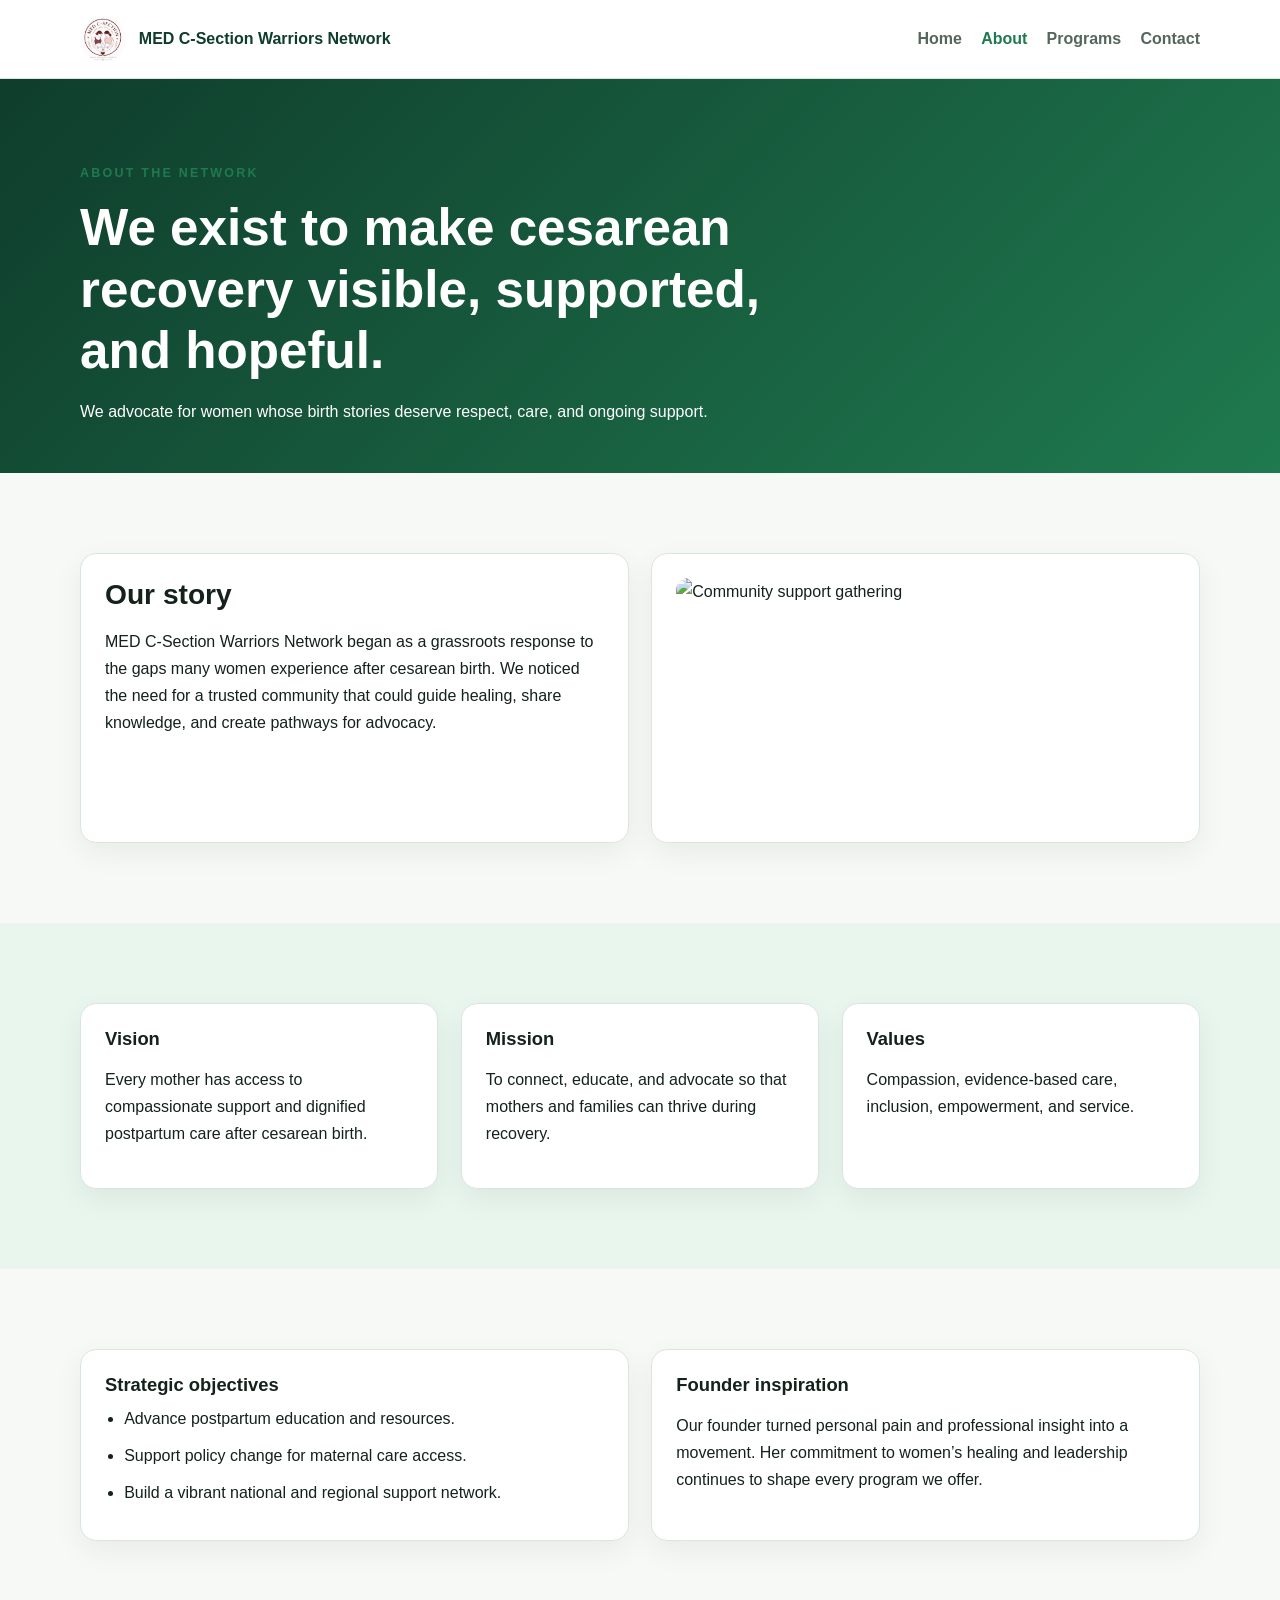
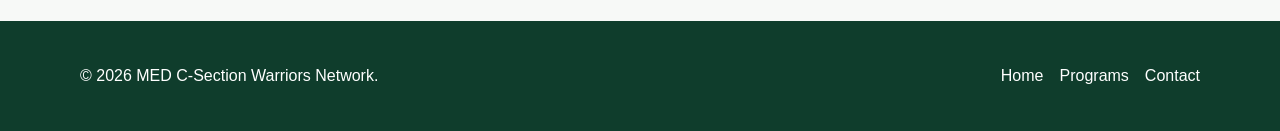
==== about.html @ a0994a22 "Initial website build" ====
<!doctype html>
<html lang="en">
  <head>
    <meta charset="UTF-8" />
    <meta name="viewport" content="width=device-width, initial-scale=1.0" />
    <title>About | MED C-Section Warriors Network</title>
    <meta
      name="description"
      content="Learn about the mission, vision, founder story, values, and objectives of MED C-Section Warriors Network."
    />
    <link rel="stylesheet" href="styles.css" />
  </head>
  <body>
    <header class="site-header">
      <div class="container nav-wrap">
        <a class="brand" href="index.html">
          <img src="logo.jpeg" alt="MED C-Section Warriors Network logo" />
          <span>MED C-Section Warriors Network</span>
        </a>
        <button
          class="nav-toggle"
          aria-label="Toggle navigation"
          aria-expanded="false"
        >
          <span></span><span></span><span></span>
        </button>
        <nav class="nav-links" aria-label="Primary navigation">
          <a href="index.html">Home</a>
          <a href="about.html" class="active">About</a>
          <a href="programs.html">Programs</a>
          <a href="contact.html">Contact</a>
        </nav>
      </div>
    </header>

    <main>
      <section class="page-hero">
        <div class="container">
          <p class="eyebrow">About the network</p>
          <h1>
            We exist to make cesarean recovery visible, supported, and hopeful.
          </h1>
          <p>
            We advocate for women whose birth stories deserve respect, care, and
            ongoing support.
          </p>
        </div>
      </section>

      <section class="section container">
        <div class="grid two-col">
          <article class="card">
            <h2>Our story</h2>
            <p>
              MED C-Section Warriors Network began as a grassroots response to
              the gaps many women experience after cesarean birth. We noticed
              the need for a trusted community that could guide healing, share
              knowledge, and create pathways for advocacy.
            </p>
          </article>
          <article class="card">
            <img
              src="https://images.unsplash.com/photo-1518611012118-696072aa579a?auto=format&fit=crop&w=900&q=80"
              alt="Community support gathering"
            />
          </article>
        </div>
      </section>

      <section class="section alt-bg">
        <div class="container grid three-col">
          <article class="card">
            <h3>Vision</h3>
            <p>
              Every mother has access to compassionate support and dignified
              postpartum care after cesarean birth.
            </p>
          </article>
          <article class="card">
            <h3>Mission</h3>
            <p>
              To connect, educate, and advocate so that mothers and families can
              thrive during recovery.
            </p>
          </article>
          <article class="card">
            <h3>Values</h3>
            <p>
              Compassion, evidence-based care, inclusion, empowerment, and
              service.
            </p>
          </article>
        </div>
      </section>

      <section class="section container">
        <div class="grid two-col">
          <article class="card">
            <h3>Strategic objectives</h3>
            <ul class="check-list">
              <li>Advance postpartum education and resources.</li>
              <li>Support policy change for maternal care access.</li>
              <li>Build a vibrant national and regional support network.</li>
            </ul>
          </article>
          <article class="card">
            <h3>Founder inspiration</h3>
            <p>
              Our founder turned personal pain and professional insight into a
              movement. Her commitment to women’s healing and leadership
              continues to shape every program we offer.
            </p>
          </article>
        </div>
      </section>
    </main>

    <footer class="site-footer">
      <div class="container footer-wrap">
        <p>© <span id="year"></span> MED C-Section Warriors Network.</p>
        <div class="footer-links">
          <a href="index.html">Home</a>
          <a href="programs.html">Programs</a>
          <a href="contact.html">Contact</a>
        </div>
      </div>
    </footer>

    <script src="script.js"></script>
  </body>
</html>
---- styles.css ----
:root {
  --bg: #f7f9f7;
  --surface: #ffffff;
  --text: #14221b;
  --muted: #55665d;
  --primary: #0f3d2c;
  --accent: #1f7a4f;
  --accent-soft: #e8f6ee;
  --border: #d9e6de;
}

* {
  box-sizing: border-box;
}

body {
  margin: 0;
  font-family: "Inter", sans-serif;
  color: var(--text);
  background: var(--bg);
  line-height: 1.7;
}

img {
  width: 100%;
  display: block;
  object-fit: cover;
}
a {
  color: inherit;
  text-decoration: none;
}

.brand,
.nav-links a,
.footer-links a,
.faq-question,
.btn,
.card,
.card h3,
.card p,
.card img {
  transition:
    color 0.25s ease,
    transform 0.25s ease,
    box-shadow 0.25s ease,
    border-color 0.25s ease,
    background-color 0.25s ease,
    opacity 0.25s ease,
    float 0.25s ease;
}

.brand:hover,
.nav-links a:hover,
.footer-links a:hover,
.faq-question:hover {
  color: var(--accent);
  transform: translateY(-1px);
  float: none;
}

.container {
  width: min(1120px, calc(100% - 2rem));
  margin: 0 auto;
}

.site-header {
  position: sticky;
  top: 0;
  z-index: 10;
  background: rgba(255, 255, 255, 0.95);
  backdrop-filter: blur(10px);
  border-bottom: 1px solid var(--border);
}

.nav-wrap {
  display: flex;
  align-items: center;
  justify-content: space-between;
  padding: 1rem 0;
}

.brand {
  display: flex;
  align-items: center;
  gap: 0.8rem;
  font-weight: 800;
  color: var(--primary);
}

.brand img {
  width: 46px;
  height: 46px;
  border-radius: 50%;
  object-fit: cover;
}

.nav-links {
  display: flex;
  gap: 1.2rem;
  align-items: center;
}

.nav-links a {
  color: var(--muted);
  font-weight: 600;
}

.nav-links a.active,
.nav-links a:hover {
  color: var(--accent);
}

.nav-toggle {
  display: none;
  background: none;
  border: 0;
  cursor: pointer;
  padding: 0.3rem;
}

.nav-toggle span {
  display: block;
  width: 24px;
  height: 2px;
  background: var(--primary);
  margin: 4px 0;
}

.hero-slider {
  position: relative;
  min-height: 82vh;
  overflow: hidden;
  background: var(--primary);
}

.hero-slide {
  position: absolute;
  inset: 0;
  opacity: 0;
  transition: opacity 0.6s ease;
  background-size: cover;
  background-position: center;
  display: flex;
  align-items: center;
}

.hero-slide.active {
  opacity: 1;
}

.hero-slide::before {
  content: "";
  position: absolute;
  inset: 0;
  background: linear-gradient(
    90deg,
    rgba(11, 24, 19, 0.86),
    rgba(11, 24, 19, 0.45)
  );
}

.hero-content {
  position: relative;
  z-index: 1;
  color: white;
  max-width: 760px;
  padding: 4rem 0;
}

.eyebrow {
  display: inline-block;
  letter-spacing: 0.18em;
  text-transform: uppercase;
  font-size: 0.78rem;
  font-weight: 700;
  color: var(--accent);
  margin-bottom: 0.8rem;
}

.hero-content .eyebrow {
  color: #b9f2d0;
}

h1,
h2,
h3 {
  line-height: 1.2;
  margin-top: 0;
}

h1 {
  font-size: clamp(2rem, 4vw, 3.2rem);
  margin-bottom: 1rem;
}
h2 {
  font-size: clamp(1.6rem, 2.2vw, 2.1rem);
  margin-bottom: 0.7rem;
}
h3 {
  font-size: 1.15rem;
  margin-bottom: 0.6rem;
}

.section {
  padding: 5rem 0;
}
.alt-bg {
  background: var(--accent-soft);
}

.section-heading {
  margin-bottom: 2rem;
  max-width: 760px;
}

.grid {
  display: grid;
  gap: 1.4rem;
}
.two-col {
  grid-template-columns: repeat(2, 1fr);
}
.three-col {
  grid-template-columns: repeat(3, 1fr);
}

.card {
  background: var(--surface);
  padding: 1.5rem;
  border-radius: 1rem;
  box-shadow: 0 10px 30px rgba(0, 0, 0, 0.06);
  border: 1px solid var(--border);
}

.card:hover {
  transform: translateY(-4px);
  box-shadow: 0 16px 36px rgba(15, 61, 44, 0.12);
  border-color: var(--accent);
}

.card img {
  border-radius: 0.8rem;
  height: 240px;
}

.card:hover img {
  transform: scale(1.02);
}

.btn {
  display: inline-block;
  padding: 0.8rem 1.15rem;
  border-radius: 999px;
  font-weight: 700;
  margin-top: 0.6rem;
  transition:
    transform 0.2s ease,
    background 0.2s ease,
    box-shadow 0.2s ease;
}

.btn:hover {
  box-shadow: 0 10px 20px rgba(31, 122, 79, 0.18);
}

.btn:hover {
  transform: translateY(-2px);
}
.btn-primary {
  background: var(--accent);
  color: white;
}
.btn-secondary {
  background: transparent;
  color: white;
  border: 1px solid white;
}

.cta-group {
  display: flex;
  gap: 0.9rem;
  flex-wrap: wrap;
  margin-top: 1.2rem;
}

.check-list {
  margin: 0;
  padding-left: 1.2rem;
}

.check-list li {
  margin-bottom: 0.6rem;
}

.faq-list {
  display: grid;
  gap: 0.8rem;
}
.faq-item {
  background: var(--surface);
  border: 1px solid var(--border);
  border-radius: 0.8rem;
  overflow: hidden;
}

.faq-question {
  width: 100%;
  text-align: left;
  background: none;
  border: 0;
  padding: 1rem 1.2rem;
  font: inherit;
  font-weight: 700;
  cursor: pointer;
  color: var(--primary);
}

.faq-answer {
  display: none;
  padding: 0 1.2rem 1rem;
  color: var(--muted);
}

.faq-item.active .faq-answer {
  display: block;
}

.page-hero {
  padding: 4.5rem 0 2rem;
  background: linear-gradient(135deg, var(--primary), var(--accent));
  color: white;
}

.page-hero h1 {
  max-width: 760px;
}

.site-footer {
  background: var(--primary);
  color: white;
  padding: 1.6rem 0;
}

.footer-wrap {
  display: flex;
  justify-content: space-between;
  gap: 1rem;
  flex-wrap: wrap;
  align-items: center;
}

.footer-links {
  display: flex;
  gap: 1rem;
  flex-wrap: wrap;
}

.contact-form,
.subscribe-form {
  display: grid;
  gap: 0.75rem;
}
.contact-form input,
.contact-form textarea,
.subscribe-form input {
  width: 100%;
  padding: 0.8rem 0.9rem;
  border: 1px solid var(--border);
  border-radius: 0.7rem;
  font: inherit;
}

.form-note {
  color: var(--muted);
  font-size: 0.95rem;
  margin-top: 0.4rem;
}

@media (max-width: 860px) {
  .two-col,
  .three-col {
    grid-template-columns: 1fr;
  }
}

@media (max-width: 700px) {
  .nav-toggle {
    display: block;
  }
  .nav-links {
    display: none;
    flex-direction: column;
    position: absolute;
    top: 70px;
    right: 1rem;
    background: white;
    padding: 1rem;
    border-radius: 0.8rem;
    border: 1px solid var(--border);
    box-shadow: 0 8px 20px rgba(0, 0, 0, 0.08);
  }

  .nav-links.open {
    display: flex;
  }
  .hero-slider {
    min-height: 72vh;
  }
  .section {
    padding: 3.5rem 0;
  }
}
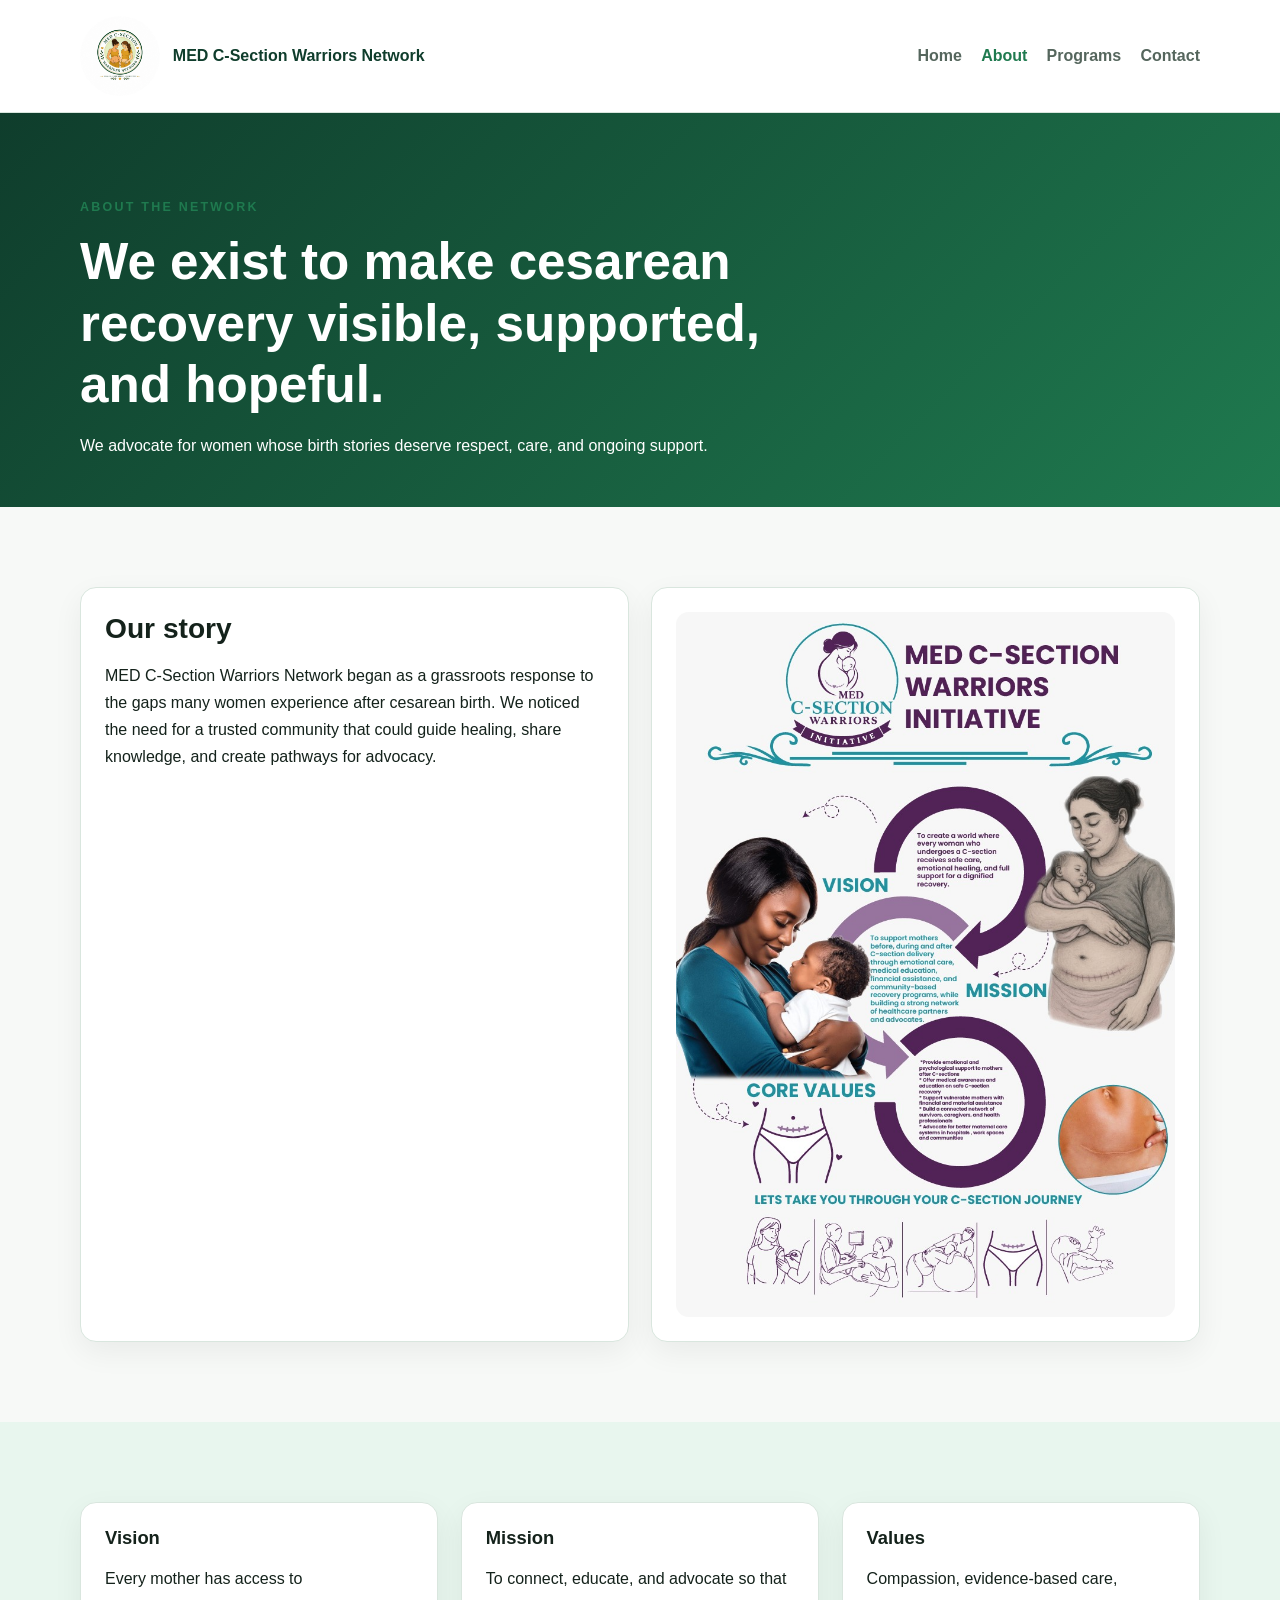
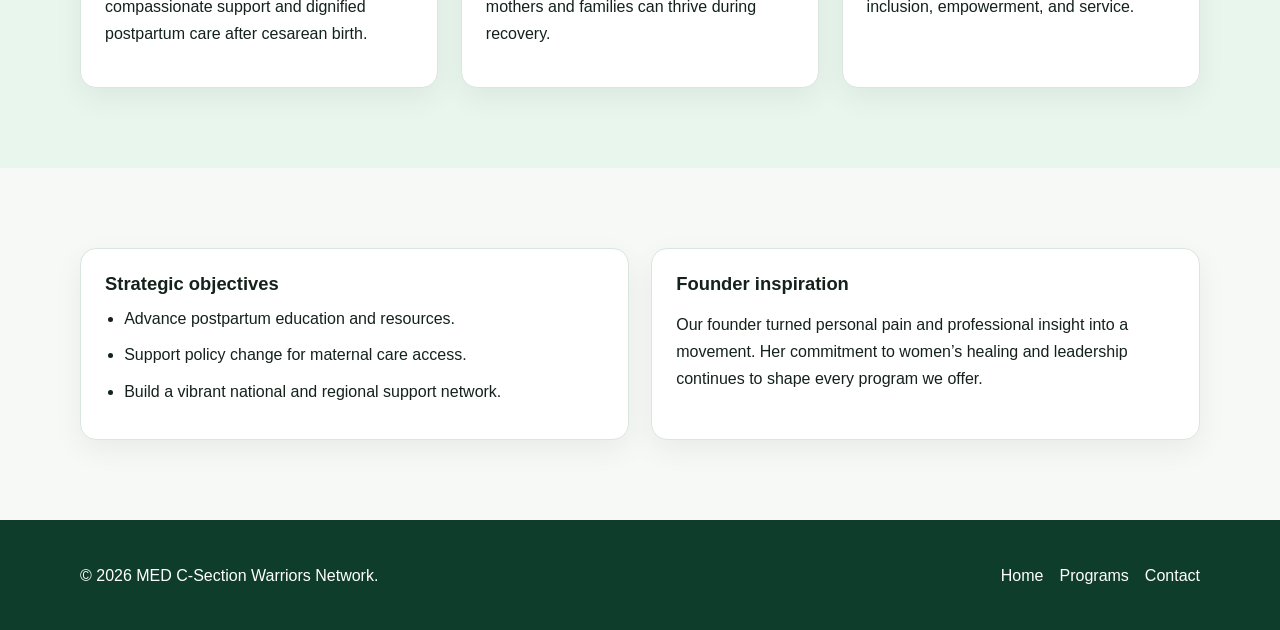
==== commit 75e5b869: "i have added a new image to the hero section and updated the contact information on the index page. " ====
--- a/about.html
+++ b/about.html
@@ -14,7 +14,7 @@
     <header class="site-header">
       <div class="container nav-wrap">
         <a class="brand" href="index.html">
-          <img src="logo.jpeg" alt="MED C-Section Warriors Network logo" />
+          <img src="heroimage.jpeg" alt="MED C-Section Warriors Network logo" />
           <span>MED C-Section Warriors Network</span>
         </a>
         <button
@@ -59,10 +59,7 @@
             </p>
           </article>
           <article class="card">
-            <img
-              src="https://images.unsplash.com/photo-1518611012118-696072aa579a?auto=format&fit=crop&w=900&q=80"
-              alt="Community support gathering"
-            />
+            <img src="csectionone.jpeg" alt="Community support gathering" />
           </article>
         </div>
       </section>
--- a/styles.css
+++ b/styles.css
@@ -22,9 +22,9 @@
 }
 
 img {
-  width: 100%;
-  display: block;
-  object-fit: cover;
+  max-width: 100%;
+  height: auto;
+  display: block;
 }
 a {
   color: inherit;
@@ -89,8 +89,8 @@
 }
 
 .brand img {
-  width: 46px;
-  height: 46px;
+  width: 80px;
+  height: 80px;
   border-radius: 50%;
   object-fit: cover;
 }
@@ -241,7 +241,43 @@
 
 .card img {
   border-radius: 0.8rem;
-  height: 240px;
+  max-width: 100%;
+  height: auto;
+  display: block;
+  object-fit: cover;
+}
+
+/* Fix for small logo images inside cards (e.g., the one in the About section). */
+.image-card img {
+  max-width: 100%;
+  height: auto;
+  width: 100%;
+  object-fit: cover;
+  border-radius: 0.8rem;
+  display: block;
+}
+
+/* Limit logo size for the small image card used in the About section on index page */
+.section.container > .card.image-card {
+  max-width: 480px; /* larger when used as hero */
+  width: 100%;
+  margin: 0 auto 0.8rem; /* center horizontally */
+  padding: 0.5rem;
+  display: block;
+}
+
+/* Ensure the image inside the hero logo card scales and is centered */
+.section.container > .card.image-card img {
+  display: block;
+  width: 100%;
+  height: auto;
+  object-fit: contain;
+}
+
+@media (min-width: 900px) {
+  .section.container > .card.image-card {
+    max-width: 640px; /* larger on wide screens */
+  }
 }
 
 .card:hover img {
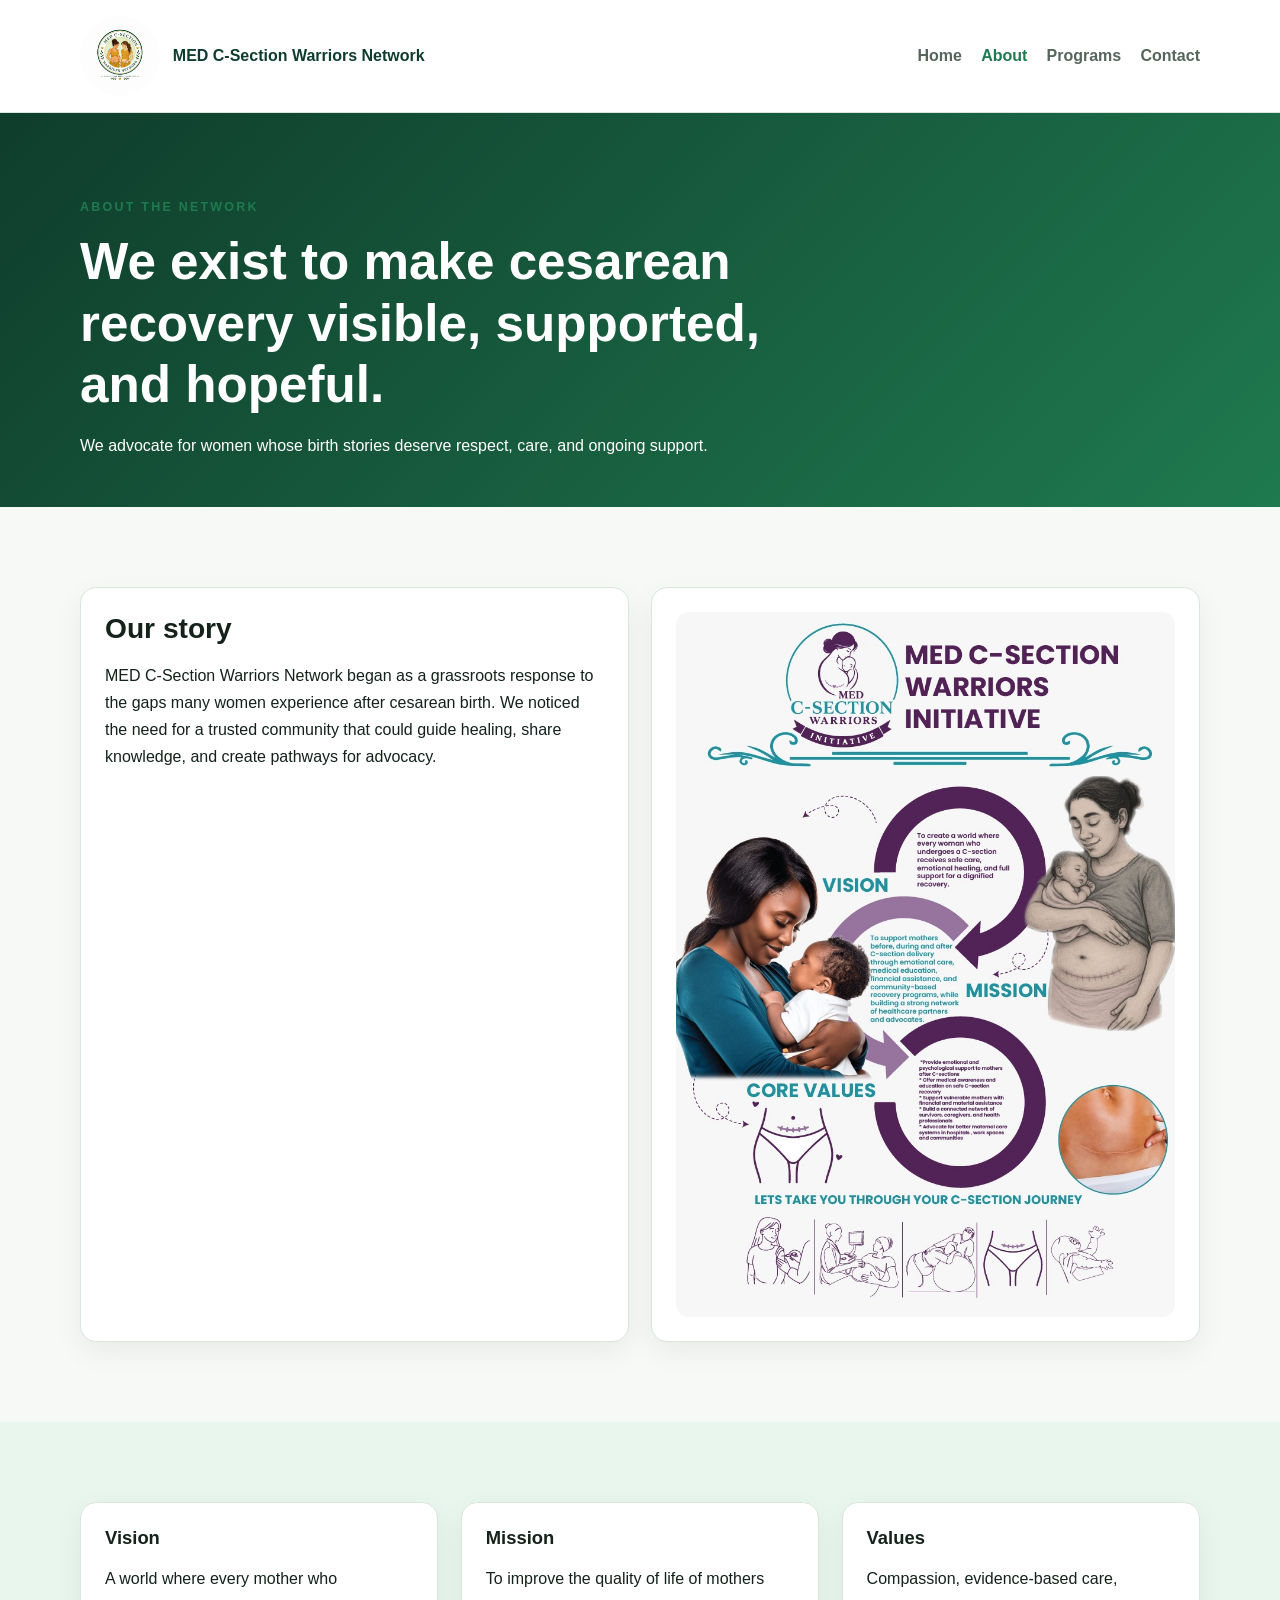
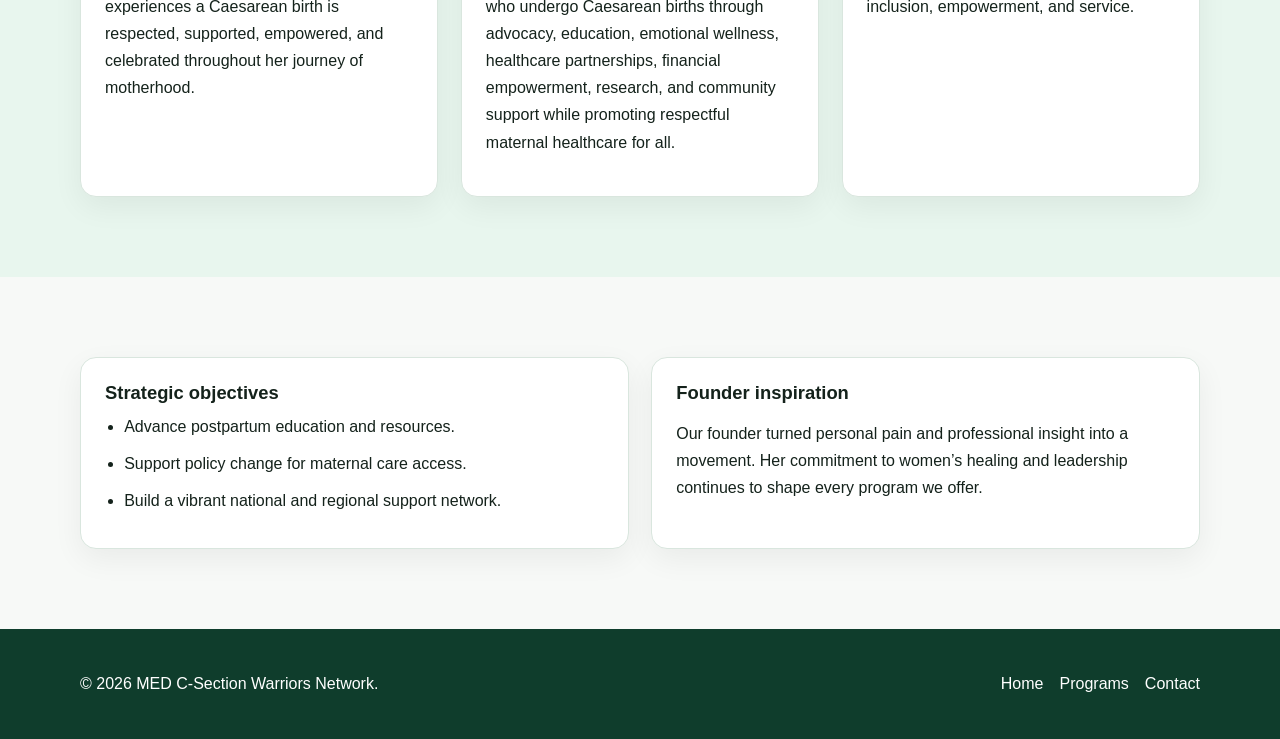
==== commit adbdfe28: "added an image and changed mission and mission in index.html and aboutus.html" ====
--- a/about.html
+++ b/about.html
@@ -69,15 +69,18 @@
           <article class="card">
             <h3>Vision</h3>
             <p>
-              Every mother has access to compassionate support and dignified
-              postpartum care after cesarean birth.
+              A world where every mother who experiences a Caesarean birth is
+              respected, supported, empowered, and celebrated throughout her
+              journey of motherhood.
             </p>
           </article>
           <article class="card">
             <h3>Mission</h3>
             <p>
-              To connect, educate, and advocate so that mothers and families can
-              thrive during recovery.
+              To improve the quality of life of mothers who undergo Caesarean
+              births through advocacy, education, emotional wellness, healthcare
+              partnerships, financial empowerment, research, and community
+              support while promoting respectful maternal healthcare for all.
             </p>
           </article>
           <article class="card">
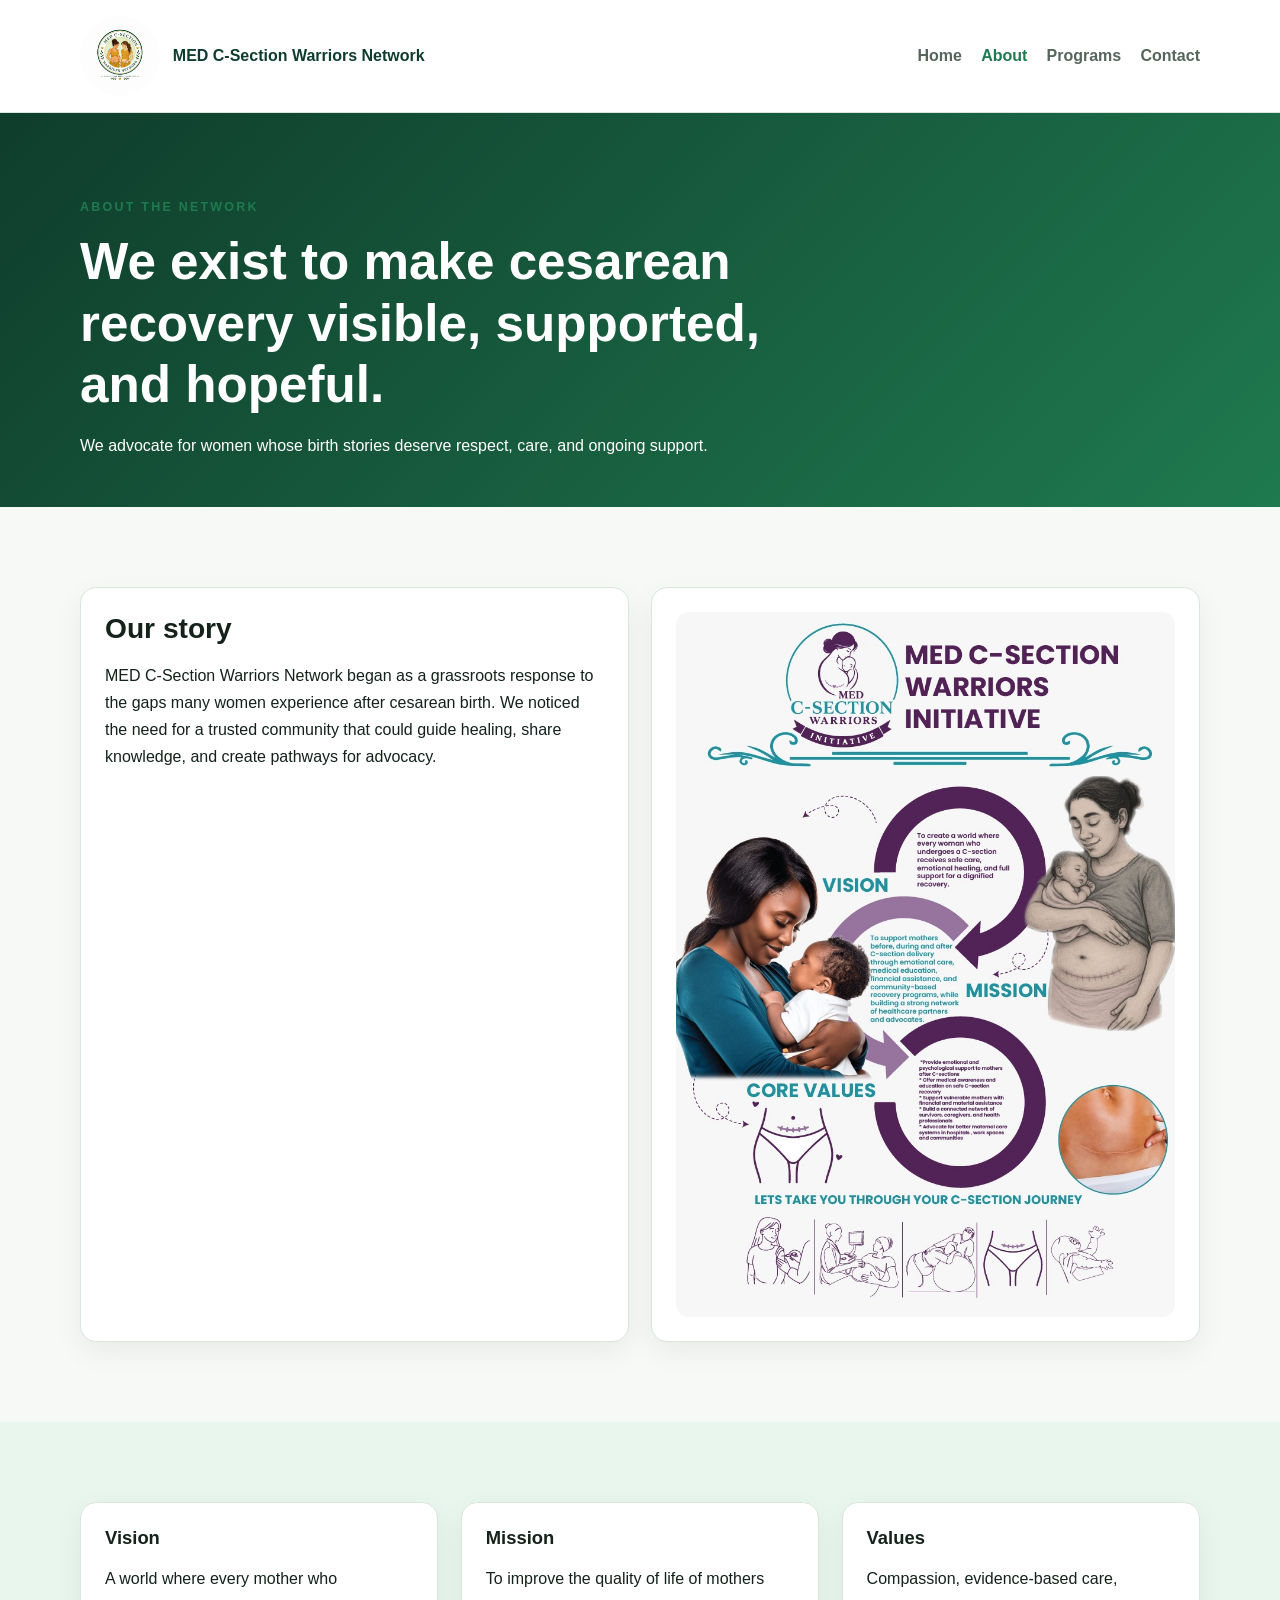
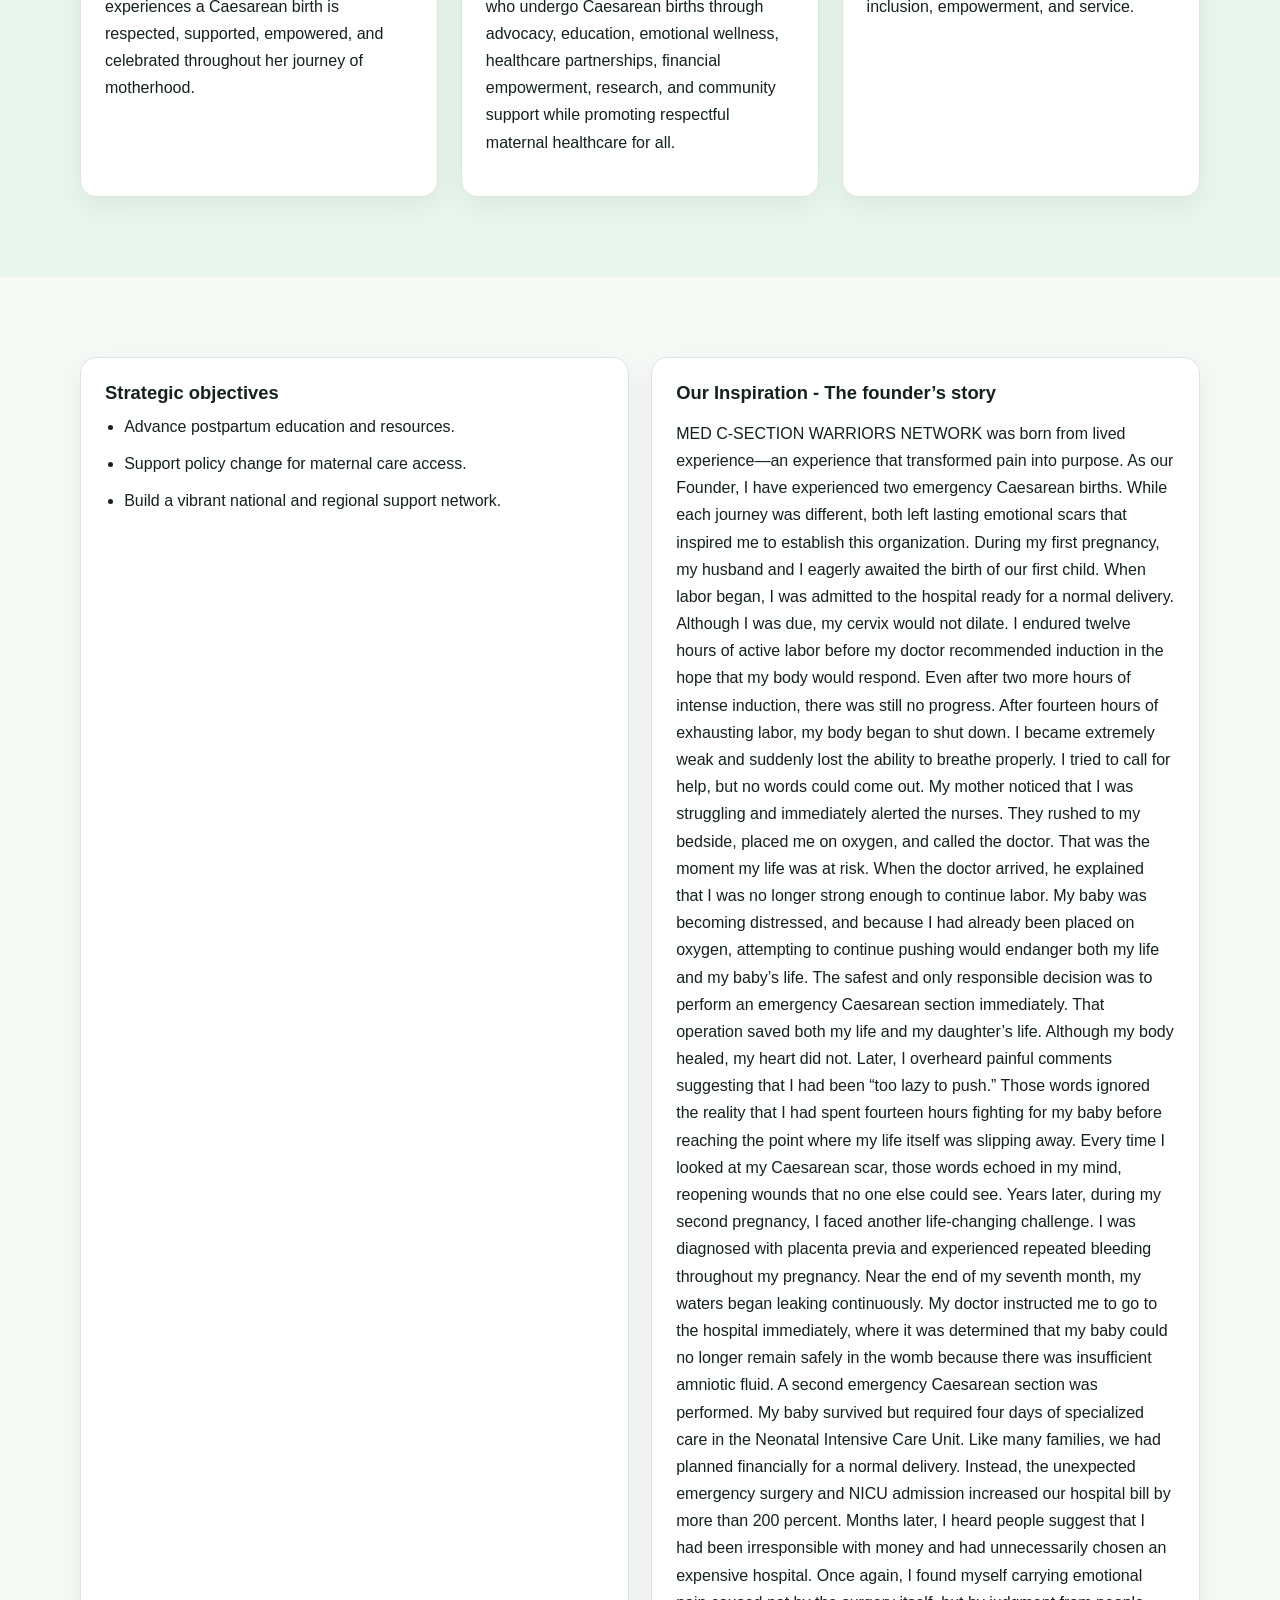
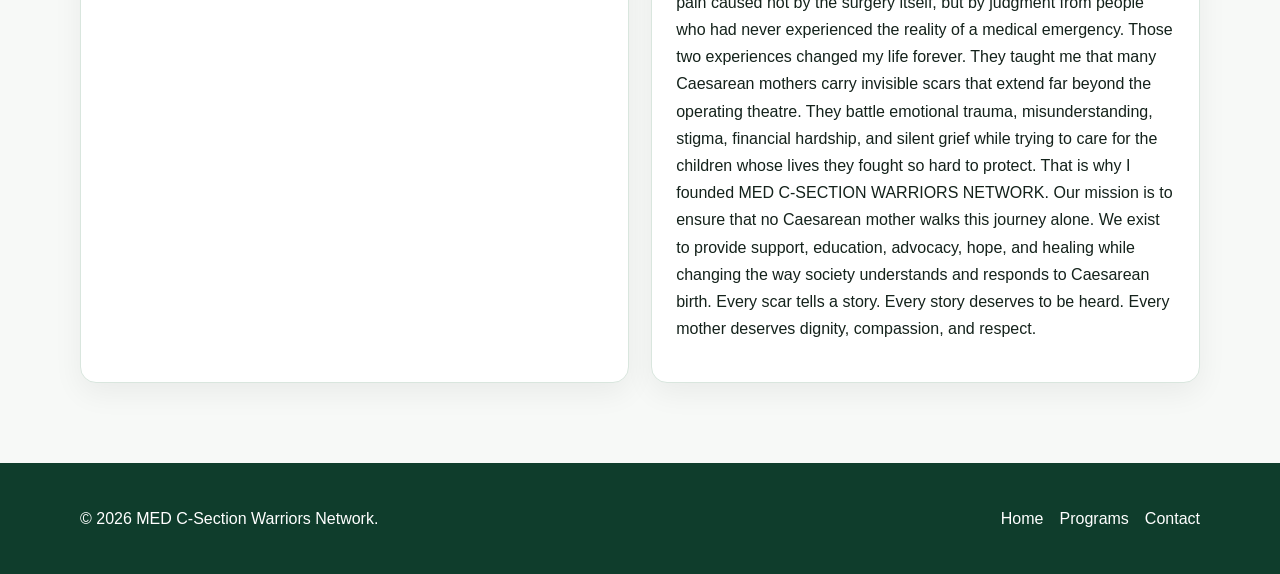
==== commit 86e0a2f4: "enhanced founder's story in about.html, added event invitation in index.html, updated membership sec" ====
--- a/about.html
+++ b/about.html
@@ -4,6 +4,7 @@
     <meta charset="UTF-8" />
     <meta name="viewport" content="width=device-width, initial-scale=1.0" />
     <title>About | MED C-Section Warriors Network</title>
+    <link rel="icon" type="image/png" href="heroimage.jpeg" />
     <meta
       name="description"
       content="Learn about the mission, vision, founder story, values, and objectives of MED C-Section Warriors Network."
@@ -104,11 +105,66 @@
             </ul>
           </article>
           <article class="card">
-            <h3>Founder inspiration</h3>
+            <h3>Our Inspiration - The founder’s story</h3>
             <p>
-              Our founder turned personal pain and professional insight into a
-              movement. Her commitment to women’s healing and leadership
-              continues to shape every program we offer.
+              MED C-SECTION WARRIORS NETWORK was born from lived experience—an
+              experience that transformed pain into purpose. As our Founder, I
+              have experienced two emergency Caesarean births. While each
+              journey was different, both left lasting emotional scars that
+              inspired me to establish this organization. During my first
+              pregnancy, my husband and I eagerly awaited the birth of our first
+              child. When labor began, I was admitted to the hospital ready for
+              a normal delivery. Although I was due, my cervix would not dilate.
+              I endured twelve hours of active labor before my doctor
+              recommended induction in the hope that my body would respond. Even
+              after two more hours of intense induction, there was still no
+              progress. After fourteen hours of exhausting labor, my body began
+              to shut down. I became extremely weak and suddenly lost the
+              ability to breathe properly. I tried to call for help, but no
+              words could come out. My mother noticed that I was struggling and
+              immediately alerted the nurses. They rushed to my bedside, placed
+              me on oxygen, and called the doctor. That was the moment my life
+              was at risk. When the doctor arrived, he explained that I was no
+              longer strong enough to continue labor. My baby was becoming
+              distressed, and because I had already been placed on oxygen,
+              attempting to continue pushing would endanger both my life and my
+              baby’s life. The safest and only responsible decision was to
+              perform an emergency Caesarean section immediately. That operation
+              saved both my life and my daughter’s life. Although my body
+              healed, my heart did not. Later, I overheard painful comments
+              suggesting that I had been “too lazy to push.” Those words ignored
+              the reality that I had spent fourteen hours fighting for my baby
+              before reaching the point where my life itself was slipping away.
+              Every time I looked at my Caesarean scar, those words echoed in my
+              mind, reopening wounds that no one else could see. Years later,
+              during my second pregnancy, I faced another life-changing
+              challenge. I was diagnosed with placenta previa and experienced
+              repeated bleeding throughout my pregnancy. Near the end of my
+              seventh month, my waters began leaking continuously. My doctor
+              instructed me to go to the hospital immediately, where it was
+              determined that my baby could no longer remain safely in the womb
+              because there was insufficient amniotic fluid. A second emergency
+              Caesarean section was performed. My baby survived but required
+              four days of specialized care in the Neonatal Intensive Care Unit.
+              Like many families, we had planned financially for a normal
+              delivery. Instead, the unexpected emergency surgery and NICU
+              admission increased our hospital bill by more than 200 percent.
+              Months later, I heard people suggest that I had been irresponsible
+              with money and had unnecessarily chosen an expensive hospital.
+              Once again, I found myself carrying emotional pain caused not by
+              the surgery itself, but by judgment from people who had never
+              experienced the reality of a medical emergency. Those two
+              experiences changed my life forever. They taught me that many
+              Caesarean mothers carry invisible scars that extend far beyond the
+              operating theatre. They battle emotional trauma, misunderstanding,
+              stigma, financial hardship, and silent grief while trying to care
+              for the children whose lives they fought so hard to protect. That
+              is why I founded MED C-SECTION WARRIORS NETWORK. Our mission is to
+              ensure that no Caesarean mother walks this journey alone. We exist
+              to provide support, education, advocacy, hope, and healing while
+              changing the way society understands and responds to Caesarean
+              birth. Every scar tells a story. Every story deserves to be heard.
+              Every mother deserves dignity, compassion, and respect.
             </p>
           </article>
         </div>
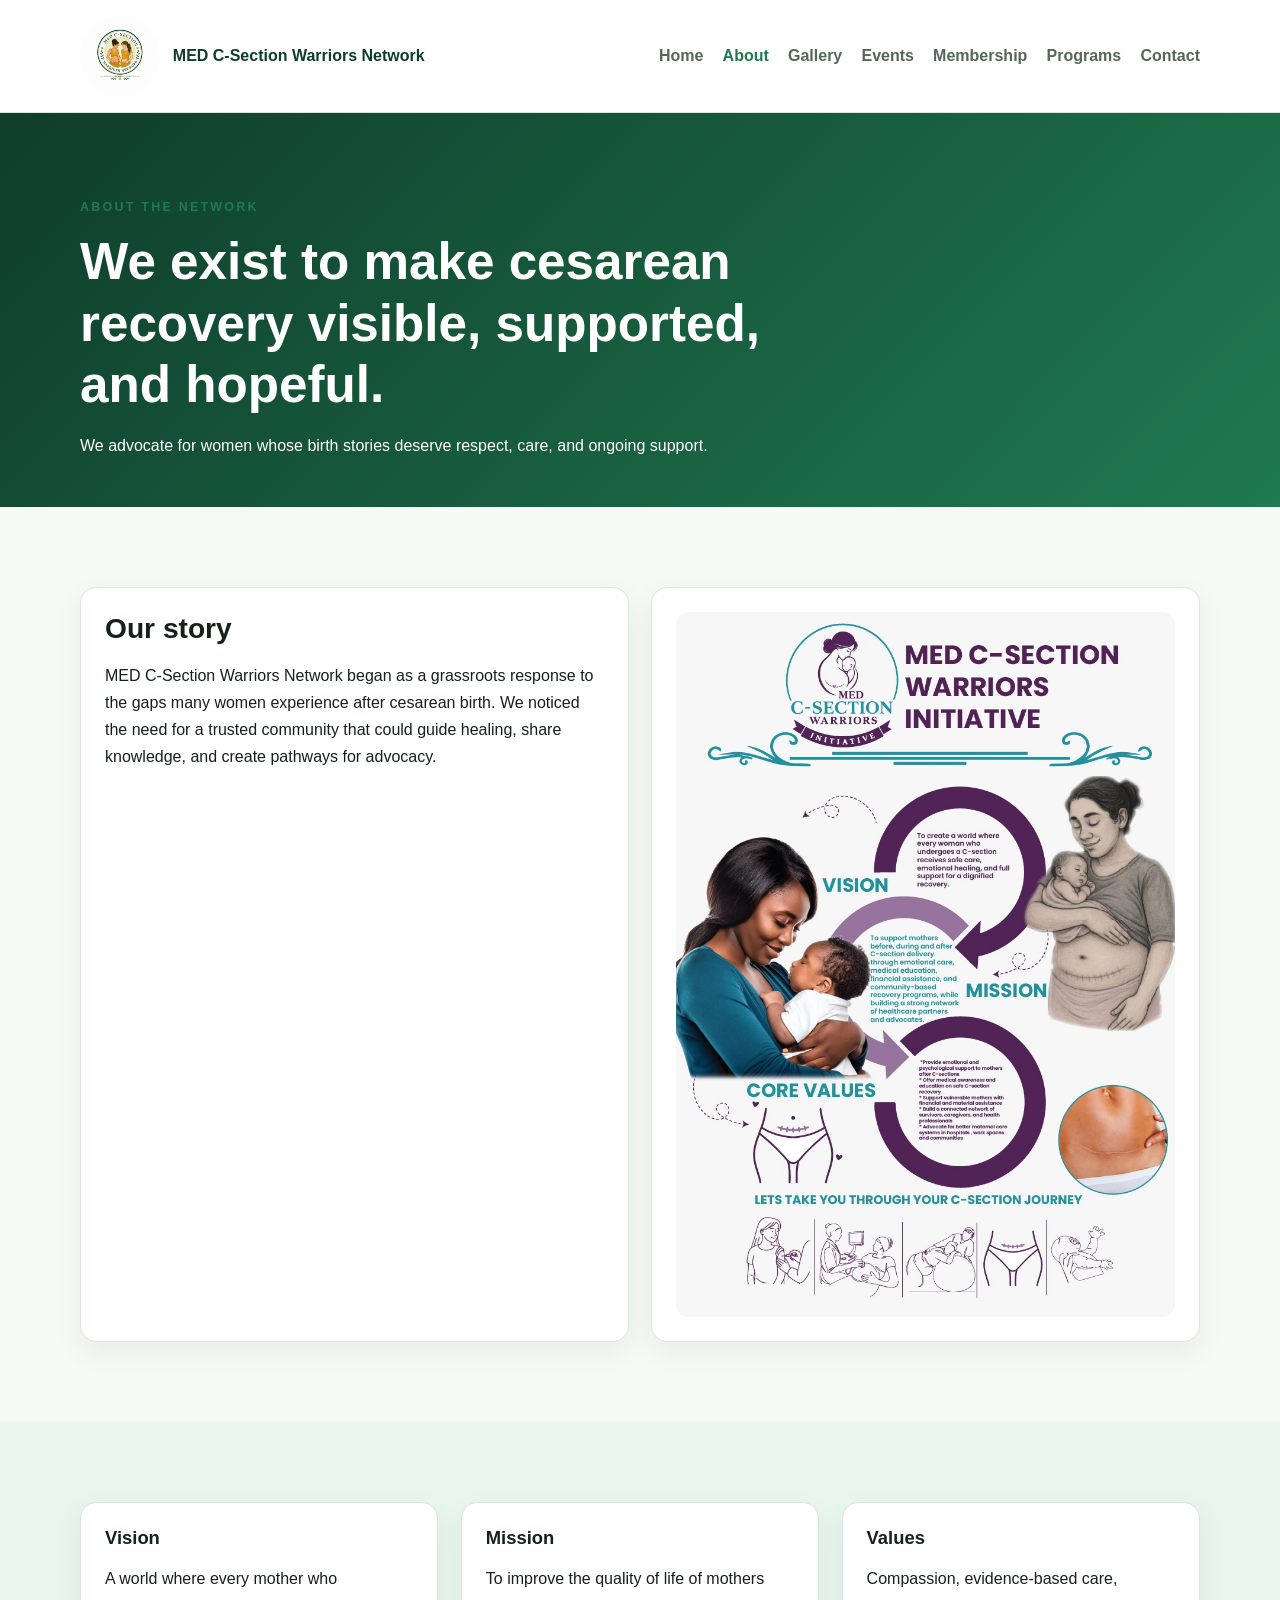
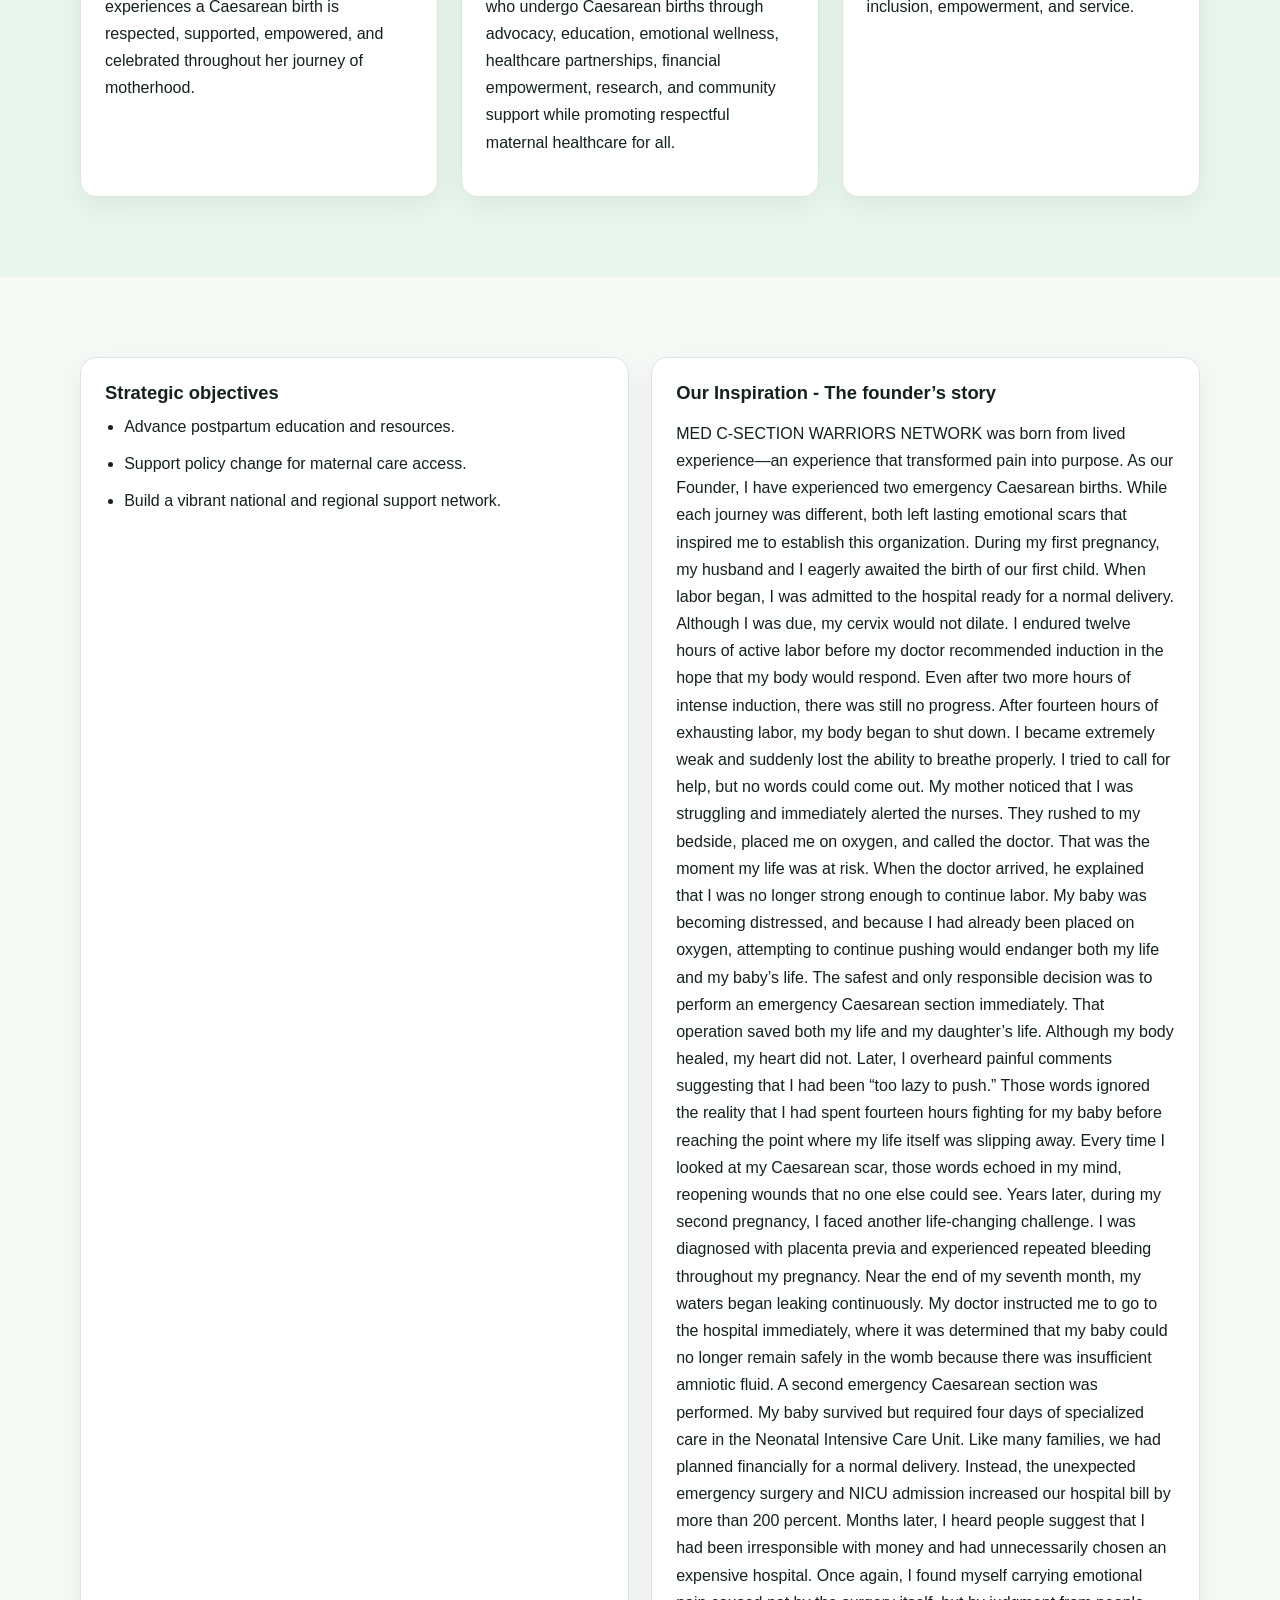
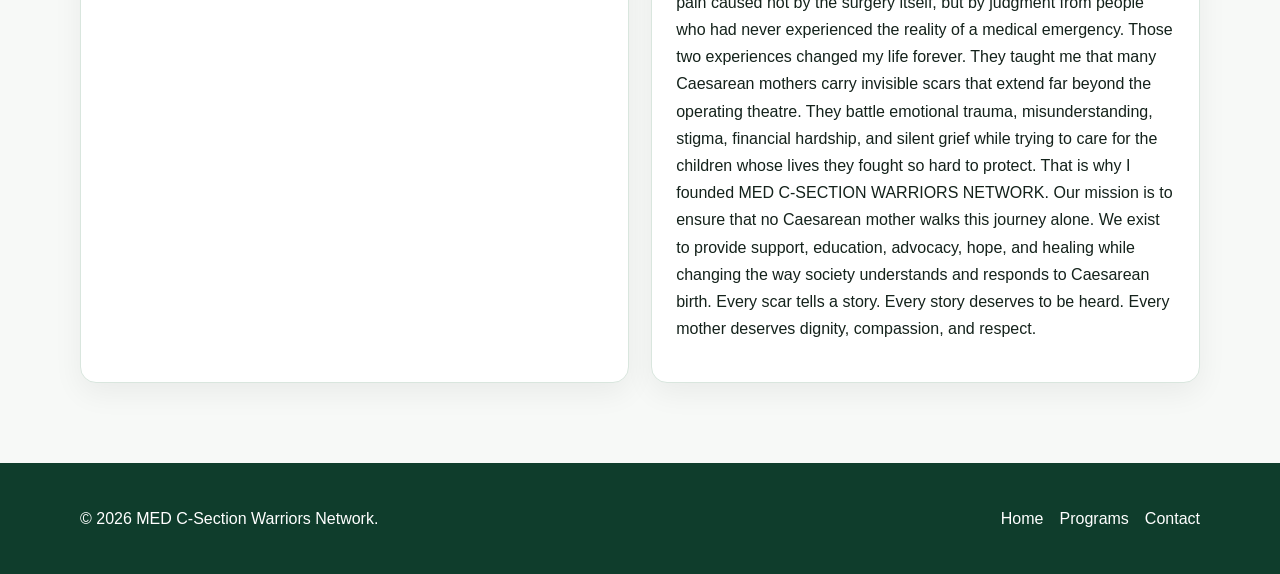
==== commit a4c03949: "Add gallery and membership pages with corresponding images and content - Created gallery.html to sho" ====
--- a/about.html
+++ b/about.html
@@ -28,6 +28,9 @@
         <nav class="nav-links" aria-label="Primary navigation">
           <a href="index.html">Home</a>
           <a href="about.html" class="active">About</a>
+          <a href="gallery.html">Gallery</a>
+          <a href="events.html">Events</a>
+          <a href="membership.html">Membership</a>
           <a href="programs.html">Programs</a>
           <a href="contact.html">Contact</a>
         </nav>
--- a/styles.css
+++ b/styles.css
@@ -284,6 +284,28 @@
   transform: scale(1.02);
 }
 
+.membership-hero-image {
+  max-width: 760px;
+  width: 100%;
+  margin: 0 auto 1.5rem;
+  padding: 0.5rem;
+  display: block;
+  background: var(--surface);
+  border: 1px solid var(--border);
+  border-radius: 1rem;
+  box-shadow: 0 12px 30px rgba(20, 34, 27, 0.08);
+}
+
+.membership-hero-image img {
+  width: 100%;
+  height: auto;
+  max-height: 420px;
+  object-fit: contain;
+  background: #edf5ef;
+  border-radius: 0.8rem;
+  display: block;
+}
+
 .btn {
   display: inline-block;
   padding: 0.8rem 1.15rem;
@@ -372,6 +394,169 @@
   max-width: 760px;
 }
 
+.gallery-hero {
+  display: grid;
+  grid-template-columns: 1.5fr 0.9fr;
+  gap: 1.5rem;
+  align-items: end;
+}
+
+.gallery-hero-card {
+  padding: 1.5rem;
+  background: rgba(255, 255, 255, 0.08);
+  border: 1px solid rgba(255, 255, 255, 0.18);
+  color: white;
+  box-shadow: none;
+}
+
+.mini-label {
+  margin: 0 0 0.5rem;
+  text-transform: uppercase;
+  letter-spacing: 0.12em;
+  font-size: 0.72rem;
+  opacity: 0.8;
+}
+
+.gallery-hero-card strong {
+  display: block;
+  font-size: clamp(2.2rem, 5vw, 3.8rem);
+  line-height: 1;
+  margin-bottom: 0.4rem;
+}
+
+.gallery-hero-card span {
+  color: rgba(255, 255, 255, 0.8);
+}
+
+.gallery-grid {
+  display: grid;
+  grid-template-columns: repeat(12, minmax(0, 1fr));
+  gap: 1.2rem;
+}
+
+.gallery-item {
+  position: relative;
+  grid-column: span 4;
+  margin: 0;
+  overflow: hidden;
+  border-radius: 1rem;
+  background: var(--surface);
+  border: 1px solid var(--border);
+  box-shadow: 0 12px 30px rgba(20, 34, 27, 0.08);
+}
+
+.gallery-item.wide {
+  grid-column: span 8;
+}
+
+.gallery-item.tall {
+  grid-row: span 2;
+}
+
+.gallery-item img {
+  width: 100%;
+  height: 100%;
+  min-height: 260px;
+  object-fit: cover;
+  display: block;
+  transition: transform 0.35s ease;
+}
+
+.gallery-item:hover img {
+  transform: scale(1.04);
+}
+
+.gallery-item figcaption {
+  position: absolute;
+  left: 0;
+  right: 0;
+  bottom: 0;
+  padding: 1rem 1rem 1.1rem;
+  background: linear-gradient(180deg, transparent, rgba(9, 23, 17, 0.82));
+  color: white;
+  display: grid;
+  gap: 0.35rem;
+}
+
+.gallery-item figcaption span {
+  font-size: 0.72rem;
+  text-transform: uppercase;
+  letter-spacing: 0.08em;
+  opacity: 0.8;
+}
+
+.gallery-item figcaption strong {
+  font-size: 1rem;
+}
+
+.callout-box {
+  display: flex;
+  align-items: center;
+  justify-content: space-between;
+  gap: 1rem;
+  background: rgba(255, 255, 255, 0.75);
+  border: 1px solid var(--border);
+  border-radius: 1rem;
+  padding: 1.5rem 1.7rem;
+}
+
+.membership-card {
+  display: flex;
+  flex-direction: column;
+  gap: 0.8rem;
+}
+
+.membership-card.featured {
+  border-color: var(--accent);
+  box-shadow: 0 18px 36px rgba(31, 122, 79, 0.12);
+  background: linear-gradient(180deg, #ffffff, #edf8f1);
+}
+
+.price {
+  font-size: clamp(1.7rem, 3vw, 2.6rem);
+  font-weight: 800;
+  color: var(--primary);
+  line-height: 1;
+}
+
+.schedule-list {
+  display: grid;
+  gap: 1rem;
+}
+
+.schedule-item {
+  display: grid;
+  grid-template-columns: 140px 1fr;
+  gap: 1rem;
+  padding: 1rem 0;
+  border-bottom: 1px solid var(--border);
+}
+
+.schedule-item:last-child {
+  border-bottom: 0;
+}
+
+.schedule-item strong {
+  display: inline-flex;
+  align-items: center;
+  justify-content: center;
+  min-height: 52px;
+  border-radius: 0.8rem;
+  background: var(--accent-soft);
+  color: var(--primary);
+  font-size: 0.9rem;
+  padding: 0.5rem 0.8rem;
+}
+
+.schedule-item h3 {
+  margin-bottom: 0.25rem;
+}
+
+.schedule-item p {
+  margin: 0;
+  color: var(--muted);
+}
+
 .site-footer {
   background: var(--primary);
   color: white;
@@ -415,7 +600,24 @@
 
 @media (max-width: 860px) {
   .two-col,
-  .three-col {
+  .three-col,
+  .gallery-hero {
+    grid-template-columns: 1fr;
+  }
+
+  .gallery-item,
+  .gallery-item.wide,
+  .gallery-item.tall {
+    grid-column: span 6;
+    grid-row: span 1;
+  }
+
+  .callout-box {
+    flex-direction: column;
+    align-items: flex-start;
+  }
+
+  .schedule-item {
     grid-template-columns: 1fr;
   }
 }
@@ -446,4 +648,18 @@
   .section {
     padding: 3.5rem 0;
   }
-}
+
+  .gallery-grid {
+    grid-template-columns: 1fr;
+  }
+
+  .gallery-item,
+  .gallery-item.wide,
+  .gallery-item.tall {
+    grid-column: span 1;
+  }
+
+  .gallery-item img {
+    min-height: 220px;
+  }
+}
